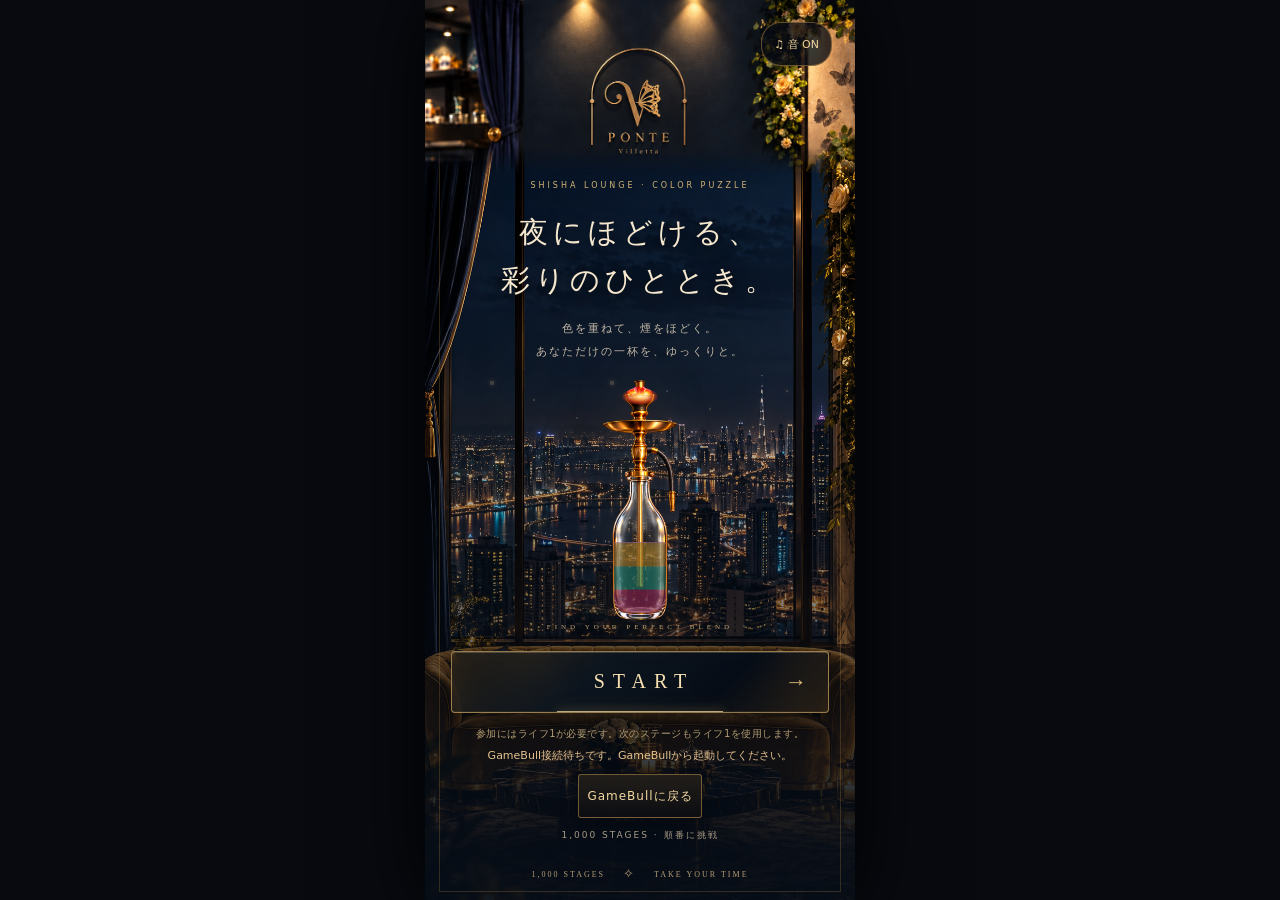
==== index.html @ 2be0266f "PONTE Villetta Color Sort staging build 1: GameBull Stage Mode (source 6ee5179)" ====
<!doctype html>
<!-- PONTE Villetta Color Sort, GameBull web build (Stage Mode). This page is the host-facing shell:
     - the loading page (Unity IdeofuzionBridge template behaviour, playbook section 7): blurred backdrop baked from
       the client's thumbnail, spinner, tenant icon from /context (gameLogoUrl, then gameBannerUrl) with the 4 s / 30 s
       clocks, the client's icon as the built-in one;
     - a frame filling the whole page (safe areas excepted; the client's own responsive layout fits their board to it)
       that runs the game (app.html) with the same launch URL, and the gamebull:close relay (trap W18). -->
<html lang="ja">
<head>
<meta charset="utf-8">
<meta name="viewport" content="width=device-width, initial-scale=1, maximum-scale=1, user-scalable=no, viewport-fit=cover">
<meta name="referrer" content="no-referrer">
<meta name="theme-color" content="#0c1924">
<title>PONTE Villetta · Color Sort</title>
<link rel="icon" type="image/png" href="./gb/favicon-CBGZOHCR.png">
  <script type="module" crossorigin src="./gb/index-C5fK9KZX.js"></script>
  <link rel="modulepreload" crossorigin href="./gb/nozoom-BwxvnWFh.js">
  <link rel="stylesheet" crossorigin href="./gb/index-BMKtpE-F.css">
</head>
<body>
<iframe id="gb-frame" title="PONTE Villetta Color Sort" allow="autoplay; fullscreen; clipboard-write"></iframe>
<div id="gb-loading">
  <div id="unity-loading-bar">
    <div id="unity-logo"><div id="gb-tenant-logo"></div><div id="gb-spinner"></div></div>
    <div id="unity-progress-bar-empty"><div id="unity-progress-bar-full"></div></div>
    <div id="unity-progress-percent">0%</div>
  </div>
</div>
</body>
</html>
---- gb/index-BMKtpE-F.css ----
html,body{touch-action:pan-x pan-y;background:#0c1924;width:100%;height:100%;margin:0;padding:0;overflow:hidden}#gb-frame{top:env(safe-area-inset-top,0px);right:env(safe-area-inset-right,0px);bottom:env(safe-area-inset-bottom,0px);left:env(safe-area-inset-left,0px);width:calc(100% - env(safe-area-inset-left,0px) - env(safe-area-inset-right,0px));height:calc(100% - env(safe-area-inset-top,0px) - env(safe-area-inset-bottom,0px));background:#0c1924;border:0;display:block;position:fixed}#gb-loading{z-index:1200;touch-action:none;-webkit-user-select:none;user-select:none;background:#0c1924 url(./loading-bg-C7b8dVn-.jpg) 50%/cover no-repeat;position:fixed;inset:0}#unity-loading-bar{text-align:center;position:absolute;top:50%;left:50%;transform:translate(-50%,-50%)}#unity-logo{background:0 0;width:180px;height:180px;margin:0 auto 12px;position:relative}#unity-logo.gb-fallback{background:url(./game-icon-C8VEd8fJ.jpg) 50%/contain no-repeat;border-radius:28px}#gb-tenant-logo{opacity:0;background-position:50%;background-repeat:no-repeat;background-size:contain;transition:opacity .25s;position:absolute;inset:0}#gb-tenant-logo.gb-ready{opacity:1}#gb-spinner{border:4px solid #ffffff2e;border-top-color:#75e2c4;border-radius:50%;width:44px;height:44px;margin:-22px 0 0 -22px;animation:.8s linear infinite gb-spin;position:absolute;top:50%;left:50%}@keyframes gb-spin{to{transform:rotate(360deg)}}@media (prefers-reduced-motion:reduce){#gb-spinner{animation-duration:3s}}#unity-progress-bar-empty{background:#1d3647;border-radius:9px;width:300px;height:18px;margin:12px auto 0;overflow:hidden}#unity-progress-bar-full{background:#75e2c4;border-radius:9px;width:0%;height:100%;transition:width .1s}#unity-progress-percent{color:#f2f2f2;margin-top:6px;font:14px arial,sans-serif}
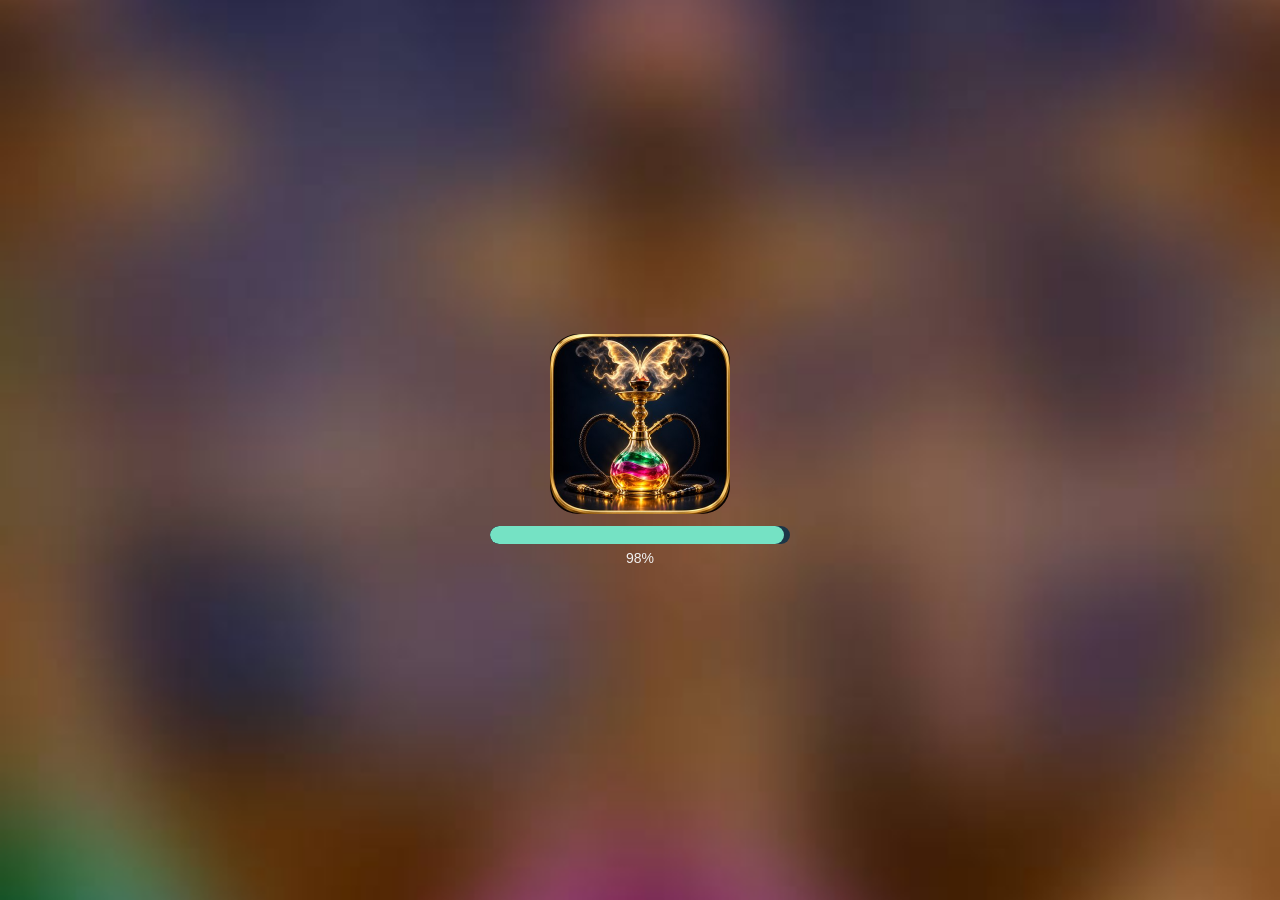
==== commit dd2ac61d: "PONTE Villetta Color Sort staging build 3: fixed window, their page scaled to fit, no scrolling (sou" ====
--- a/index.html
+++ b/index.html
@@ -1,30 +1,33 @@
-<!doctype html>
-<!-- PONTE Villetta Color Sort, GameBull web build (Stage Mode). This page is the host-facing shell:
-     - the loading page (Unity IdeofuzionBridge template behaviour, playbook section 7): blurred backdrop baked from
-       the client's thumbnail, spinner, tenant icon from /context (gameLogoUrl, then gameBannerUrl) with the 4 s / 30 s
-       clocks, the client's icon as the built-in one;
-     - a frame filling the whole page (safe areas excepted; the client's own responsive layout fits their board to it)
-       that runs the game (app.html) with the same launch URL, and the gamebull:close relay (trap W18). -->
-<html lang="ja">
-<head>
-<meta charset="utf-8">
-<meta name="viewport" content="width=device-width, initial-scale=1, maximum-scale=1, user-scalable=no, viewport-fit=cover">
-<meta name="referrer" content="no-referrer">
-<meta name="theme-color" content="#0c1924">
-<title>PONTE Villetta · Color Sort</title>
-<link rel="icon" type="image/png" href="./gb/favicon-CBGZOHCR.png">
-  <script type="module" crossorigin src="./gb/index-C5fK9KZX.js"></script>
+<!doctype html>
+<!-- PONTE Villetta Color Sort, GameBull web build (Stage Mode). This page is the host-facing shell:
+     - the loading page (Unity IdeofuzionBridge template behaviour, playbook section 7): blurred backdrop baked from
+       the client's thumbnail, spinner, tenant icon from /context (gameLogoUrl, then gameBannerUrl) with the 4 s / 30 s
+       clocks, the client's icon as the built-in one;
+     - a fixed window filling the whole page (safe areas excepted) holding the game frame (app.html, same launch URL),
+       scaled down when their page is taller than the window, so the game never scrolls (loader.ts fitFrame);
+     - the gamebull:close relay (trap W18). -->
+<html lang="ja">
+<head>
+<meta charset="utf-8">
+<meta name="viewport" content="width=device-width, initial-scale=1, maximum-scale=1, user-scalable=no, viewport-fit=cover">
+<meta name="referrer" content="no-referrer">
+<meta name="theme-color" content="#0c1924">
+<title>PONTE Villetta · Color Sort</title>
+<link rel="icon" type="image/png" href="./gb/favicon-CBGZOHCR.png">+
+  <script type="module" crossorigin src="./gb/index-D04WsMco.js"></script>
   <link rel="modulepreload" crossorigin href="./gb/nozoom-BwxvnWFh.js">
-  <link rel="stylesheet" crossorigin href="./gb/index-BMKtpE-F.css">
-</head>
-<body>
-<iframe id="gb-frame" title="PONTE Villetta Color Sort" allow="autoplay; fullscreen; clipboard-write"></iframe>
-<div id="gb-loading">
-  <div id="unity-loading-bar">
-    <div id="unity-logo"><div id="gb-tenant-logo"></div><div id="gb-spinner"></div></div>
-    <div id="unity-progress-bar-empty"><div id="unity-progress-bar-full"></div></div>
-    <div id="unity-progress-percent">0%</div>
-  </div>
-</div>
-</body>
-</html>
+  <link rel="stylesheet" crossorigin href="./gb/index-DdDmFzdT.css">
+</head>
+<body>
+<div id="gb-box"><iframe id="gb-frame" title="PONTE Villetta Color Sort" allow="autoplay; fullscreen; clipboard-write"></iframe></div>
+<div id="gb-loading">
+  <div id="unity-loading-bar">
+    <div id="unity-logo"><div id="gb-tenant-logo"></div><div id="gb-spinner"></div></div>
+    <div id="unity-progress-bar-empty"><div id="unity-progress-bar-full"></div></div>
+    <div id="unity-progress-percent">0%</div>
+  </div>
+</div>+
+</body>
+</html>
--- a/gb/index-DdDmFzdT.css
+++ b/gb/index-DdDmFzdT.css
@@ -0,0 +1 @@
+html,body{touch-action:pan-x pan-y;background:#0c1924;width:100%;height:100%;margin:0;padding:0;overflow:hidden}#gb-box{top:env(safe-area-inset-top,0px);right:env(safe-area-inset-right,0px);bottom:env(safe-area-inset-bottom,0px);left:env(safe-area-inset-left,0px);background:#0c1924;position:fixed;overflow:hidden}#gb-frame{transform-origin:0 0;background:#0c1924;border:0;width:100%;height:100%;display:block;position:absolute;top:0;left:0}#gb-loading{z-index:1200;touch-action:none;-webkit-user-select:none;user-select:none;background:#0c1924 url(./loading-bg-C7b8dVn-.jpg) 50%/cover no-repeat;position:fixed;inset:0}#unity-loading-bar{text-align:center;position:absolute;top:50%;left:50%;transform:translate(-50%,-50%)}#unity-logo{background:0 0;width:180px;height:180px;margin:0 auto 12px;position:relative}#unity-logo.gb-fallback{background:url(./game-icon-C8VEd8fJ.jpg) 50%/contain no-repeat;border-radius:28px}#gb-tenant-logo{opacity:0;background-position:50%;background-repeat:no-repeat;background-size:contain;transition:opacity .25s;position:absolute;inset:0}#gb-tenant-logo.gb-ready{opacity:1}#gb-spinner{border:4px solid #ffffff2e;border-top-color:#75e2c4;border-radius:50%;width:44px;height:44px;margin:-22px 0 0 -22px;animation:.8s linear infinite gb-spin;position:absolute;top:50%;left:50%}@keyframes gb-spin{to{transform:rotate(360deg)}}@media (prefers-reduced-motion:reduce){#gb-spinner{animation-duration:3s}}#unity-progress-bar-empty{background:#1d3647;border-radius:9px;width:300px;height:18px;margin:12px auto 0;overflow:hidden}#unity-progress-bar-full{background:#75e2c4;border-radius:9px;width:0%;height:100%;transition:width .1s}#unity-progress-percent{color:#f2f2f2;margin-top:6px;font:14px arial,sans-serif}
